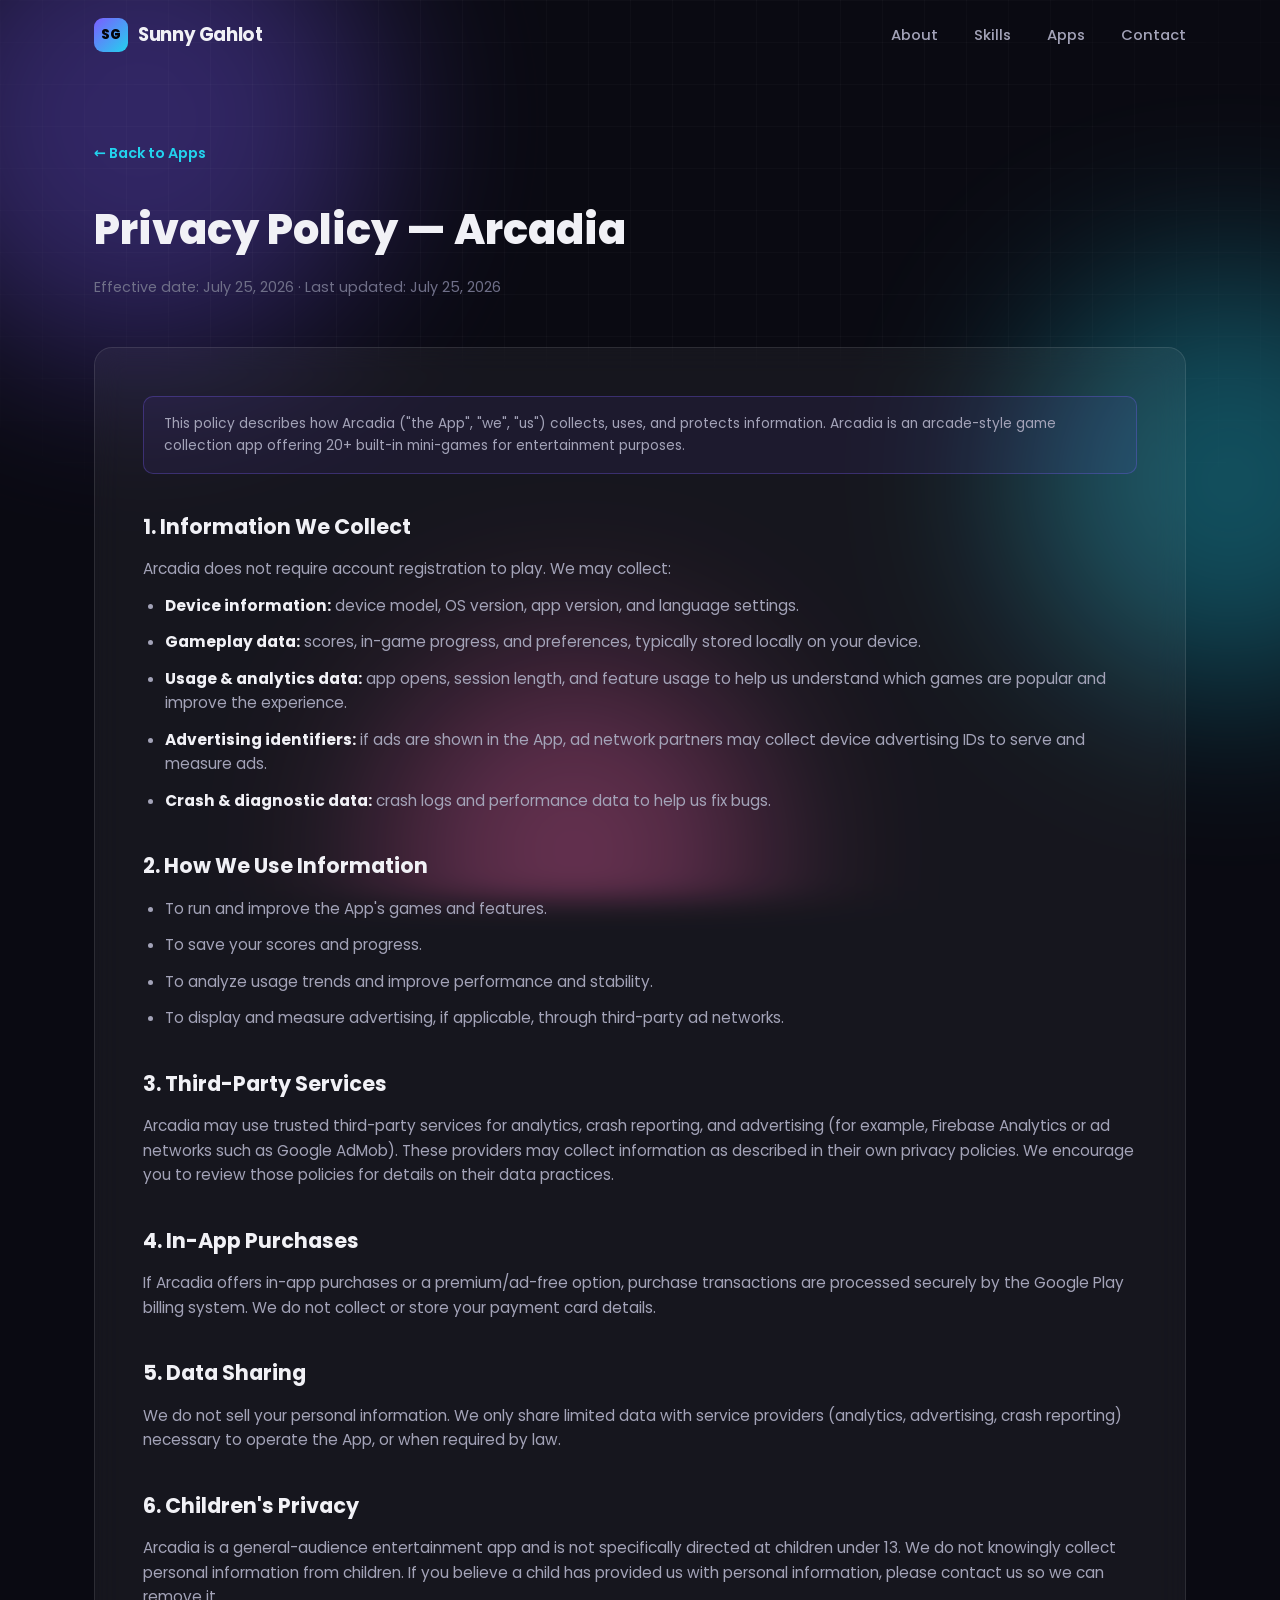
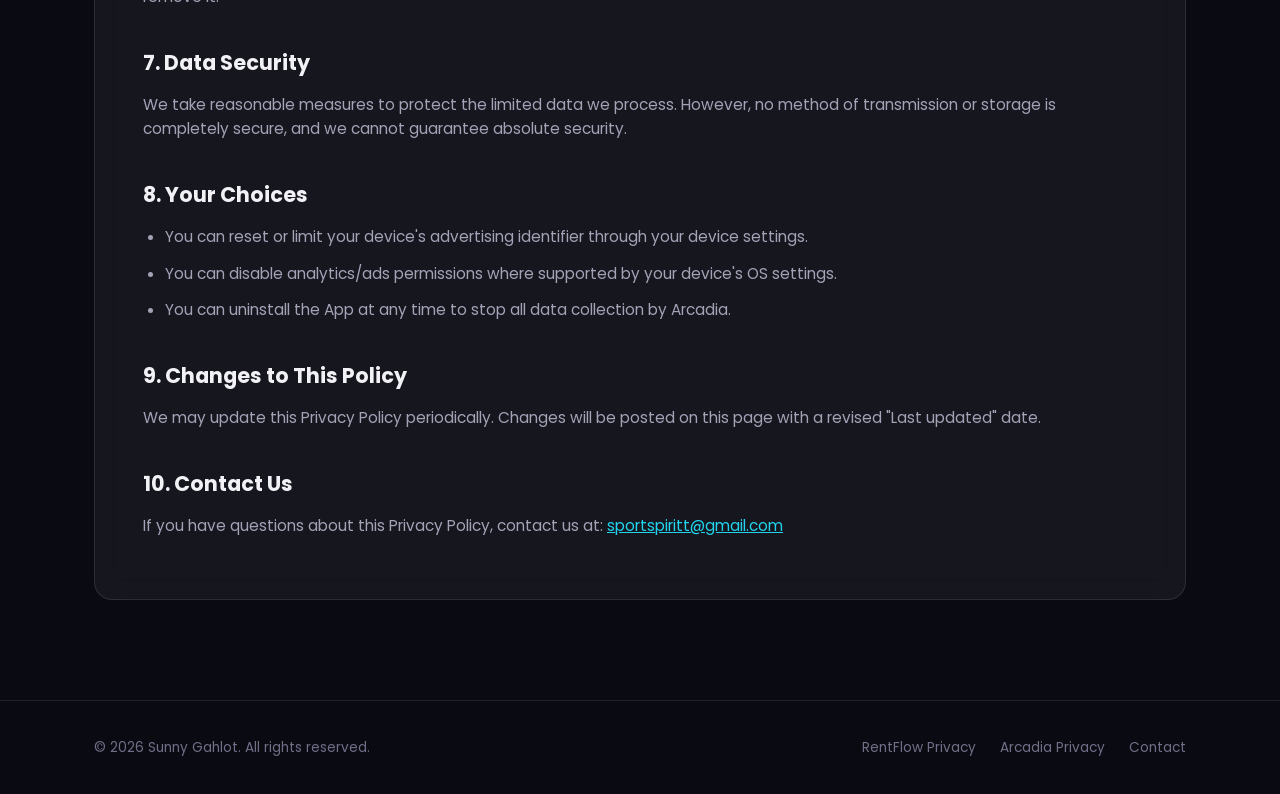
==== privacy-arcadia.html @ e6acfd1c "Initial portfolio site" ====
<!DOCTYPE html>
<html lang="en">
<head>
<meta charset="UTF-8" />
<meta name="viewport" content="width=device-width, initial-scale=1.0" />
<title>Privacy Policy — Arcadia</title>
<meta name="description" content="Privacy Policy for Arcadia, an arcade game collection app by Sunny Gahlot." />
<link rel="icon" href="data:image/svg+xml,<svg xmlns=%22http://www.w3.org/2000/svg%22 viewBox=%220 0 100 100%22><text y=%22.9em%22 font-size=%2290%22>📱</text></svg>" />
<link rel="preconnect" href="https://fonts.googleapis.com" />
<link rel="preconnect" href="https://fonts.gstatic.com" crossorigin />
<link href="https://fonts.googleapis.com/css2?family=Poppins:wght@400;500;600;700;800&display=swap" rel="stylesheet" />
<link rel="stylesheet" href="css/style.css" />
</head>
<body>

<div class="bg-fx">
  <div class="blob blob-1"></div>
  <div class="blob blob-2"></div>
  <div class="blob blob-3"></div>
  <div class="grid-overlay"></div>
</div>

<nav class="navbar scrolled">
  <div class="container">
    <a href="index.html" class="logo">
      <span class="logo-mark">SG</span>
      Sunny Gahlot
    </a>
    <ul class="nav-links">
      <li><a href="index.html#about">About</a></li>
      <li><a href="index.html#skills">Skills</a></li>
      <li><a href="index.html#apps">Apps</a></li>
      <li><a href="index.html#contact">Contact</a></li>
    </ul>
  </div>
</nav>

<main class="policy-page">
  <div class="container">
    <a href="index.html#apps" class="back-link">&larr; Back to Apps</a>

    <div class="policy-header">
      <h1>Privacy Policy — Arcadia</h1>
      <p>Effective date: July 25, 2026 &middot; Last updated: July 25, 2026</p>
    </div>

    <div class="policy-body">
      <div class="notice-box">
        This policy describes how Arcadia ("the App", "we", "us") collects, uses, and protects
        information. Arcadia is an arcade-style game collection app offering 20+ built-in mini-games
        for entertainment purposes.
      </div>

      <h2>1. Information We Collect</h2>
      <p>Arcadia does not require account registration to play. We may collect:</p>
      <ul>
        <li><strong>Device information:</strong> device model, OS version, app version, and language settings.</li>
        <li><strong>Gameplay data:</strong> scores, in-game progress, and preferences, typically stored locally on your device.</li>
        <li><strong>Usage &amp; analytics data:</strong> app opens, session length, and feature usage to help us understand which games are popular and improve the experience.</li>
        <li><strong>Advertising identifiers:</strong> if ads are shown in the App, ad network partners may collect device advertising IDs to serve and measure ads.</li>
        <li><strong>Crash &amp; diagnostic data:</strong> crash logs and performance data to help us fix bugs.</li>
      </ul>

      <h2>2. How We Use Information</h2>
      <ul>
        <li>To run and improve the App's games and features.</li>
        <li>To save your scores and progress.</li>
        <li>To analyze usage trends and improve performance and stability.</li>
        <li>To display and measure advertising, if applicable, through third-party ad networks.</li>
      </ul>

      <h2>3. Third-Party Services</h2>
      <p>
        Arcadia may use trusted third-party services for analytics, crash reporting, and advertising
        (for example, Firebase Analytics or ad networks such as Google AdMob). These providers may
        collect information as described in their own privacy policies. We encourage you to review
        those policies for details on their data practices.
      </p>

      <h2>4. In-App Purchases</h2>
      <p>
        If Arcadia offers in-app purchases or a premium/ad-free option, purchase transactions are
        processed securely by the Google Play billing system. We do not collect or store your payment
        card details.
      </p>

      <h2>5. Data Sharing</h2>
      <p>
        We do not sell your personal information. We only share limited data with service providers
        (analytics, advertising, crash reporting) necessary to operate the App, or when required by
        law.
      </p>

      <h2>6. Children's Privacy</h2>
      <p>
        Arcadia is a general-audience entertainment app and is not specifically directed at children
        under 13. We do not knowingly collect personal information from children. If you believe a
        child has provided us with personal information, please contact us so we can remove it.
      </p>

      <h2>7. Data Security</h2>
      <p>
        We take reasonable measures to protect the limited data we process. However, no method of
        transmission or storage is completely secure, and we cannot guarantee absolute security.
      </p>

      <h2>8. Your Choices</h2>
      <ul>
        <li>You can reset or limit your device's advertising identifier through your device settings.</li>
        <li>You can disable analytics/ads permissions where supported by your device's OS settings.</li>
        <li>You can uninstall the App at any time to stop all data collection by Arcadia.</li>
      </ul>

      <h2>9. Changes to This Policy</h2>
      <p>
        We may update this Privacy Policy periodically. Changes will be posted on this page with a
        revised "Last updated" date.
      </p>

      <h2>10. Contact Us</h2>
      <p>
        If you have questions about this Privacy Policy, contact us at:
        <a href="mailto:sportspiritt@gmail.com">sportspiritt@gmail.com</a>
      </p>
    </div>
  </div>
</main>

<footer>
  <div class="container">
    <p>&copy; <span id="year"></span> Sunny Gahlot. All rights reserved.</p>
    <div class="footer-links">
      <a href="privacy-rentflow.html">RentFlow Privacy</a>
      <a href="privacy-arcadia.html">Arcadia Privacy</a>
      <a href="mailto:sportspiritt@gmail.com">Contact</a>
    </div>
  </div>
</footer>

<script src="js/script.js"></script>
</body>
</html>
---- css/style.css ----
/* ---------- Reset & base ---------- */
* {
  margin: 0;
  padding: 0;
  box-sizing: border-box;
}

:root {
  --bg: #0a0a12;
  --bg-alt: #0f0f1a;
  --surface: rgba(255, 255, 255, 0.05);
  --surface-strong: rgba(255, 255, 255, 0.08);
  --border: rgba(255, 255, 255, 0.1);
  --text: #f1f1f6;
  --text-dim: #a3a3b8;
  --text-faint: #6f6f88;
  --accent: #7c5cff;
  --accent-2: #22d3ee;
  --accent-3: #ff5cad;
  --gradient: linear-gradient(135deg, var(--accent), var(--accent-2));
  --gradient-2: linear-gradient(135deg, var(--accent-3), var(--accent));
  --radius: 18px;
  --radius-sm: 10px;
  --max-width: 1140px;
  --shadow-glow: 0 0 60px rgba(124, 92, 255, 0.15);
}

html {
  scroll-behavior: smooth;
}

body {
  background: var(--bg);
  color: var(--text);
  font-family: "Poppins", "Segoe UI", system-ui, -apple-system, sans-serif;
  line-height: 1.6;
  overflow-x: hidden;
  position: relative;
}

a {
  color: inherit;
  text-decoration: none;
}

img {
  max-width: 100%;
  display: block;
}

ul {
  list-style: none;
}

.container {
  max-width: var(--max-width);
  margin: 0 auto;
  padding: 0 24px;
}

section {
  position: relative;
  padding: 120px 0;
}

.eyebrow {
  display: inline-flex;
  align-items: center;
  gap: 8px;
  font-size: 0.8rem;
  letter-spacing: 0.14em;
  text-transform: uppercase;
  color: var(--accent-2);
  font-weight: 600;
  margin-bottom: 14px;
}

.eyebrow::before {
  content: "";
  width: 24px;
  height: 2px;
  background: var(--gradient);
  border-radius: 2px;
}

.section-title {
  font-size: clamp(1.8rem, 4vw, 2.6rem);
  font-weight: 700;
  margin-bottom: 16px;
  letter-spacing: -0.02em;
}

.section-sub {
  color: var(--text-dim);
  max-width: 560px;
  margin-bottom: 56px;
  font-size: 1.02rem;
}

/* ---------- Background FX ---------- */
.bg-fx {
  position: fixed;
  inset: 0;
  z-index: -2;
  overflow: hidden;
  background: var(--bg);
}

.blob {
  position: absolute;
  border-radius: 50%;
  filter: blur(90px);
  opacity: 0.35;
  animation: float 18s ease-in-out infinite;
}

.blob-1 {
  width: 480px;
  height: 480px;
  background: var(--accent);
  top: -120px;
  left: -100px;
  animation-delay: 0s;
}

.blob-2 {
  width: 420px;
  height: 420px;
  background: var(--accent-2);
  top: 30%;
  right: -160px;
  animation-delay: -6s;
}

.blob-3 {
  width: 380px;
  height: 380px;
  background: var(--accent-3);
  bottom: -140px;
  left: 30%;
  animation-delay: -12s;
}

.grid-overlay {
  position: absolute;
  inset: 0;
  background-image:
    linear-gradient(rgba(255, 255, 255, 0.025) 1px, transparent 1px),
    linear-gradient(90deg, rgba(255, 255, 255, 0.025) 1px, transparent 1px);
  background-size: 42px 42px;
  mask-image: radial-gradient(ellipse 80% 60% at 50% 20%, #000 40%, transparent 90%);
}

@keyframes float {
  0%, 100% { transform: translate(0, 0) scale(1); }
  33% { transform: translate(40px, 60px) scale(1.08); }
  66% { transform: translate(-30px, -20px) scale(0.94); }
}

/* ---------- Navbar ---------- */
.navbar {
  position: fixed;
  top: 0;
  left: 0;
  right: 0;
  z-index: 100;
  padding: 18px 0;
  transition: background 0.3s ease, border-color 0.3s ease, padding 0.3s ease;
  border-bottom: 1px solid transparent;
}

.navbar.scrolled {
  background: rgba(10, 10, 18, 0.75);
  backdrop-filter: blur(16px) saturate(140%);
  -webkit-backdrop-filter: blur(16px) saturate(140%);
  border-bottom: 1px solid var(--border);
  padding: 12px 0;
}

.navbar .container {
  display: flex;
  align-items: center;
  justify-content: space-between;
}

.logo {
  font-weight: 700;
  font-size: 1.15rem;
  letter-spacing: -0.02em;
  display: flex;
  align-items: center;
  gap: 10px;
}

.logo-mark {
  width: 34px;
  height: 34px;
  border-radius: 9px;
  background: var(--gradient);
  display: flex;
  align-items: center;
  justify-content: center;
  font-size: 0.85rem;
  font-weight: 800;
  color: #05050a;
}

.nav-links {
  display: flex;
  gap: 36px;
  align-items: center;
}

.nav-links a {
  font-size: 0.92rem;
  color: var(--text-dim);
  font-weight: 500;
  transition: color 0.2s ease;
  position: relative;
}

.nav-links a:hover {
  color: var(--text);
}

.nav-cta {
  background: var(--gradient);
  color: #05050a !important;
  padding: 10px 20px;
  border-radius: 999px;
  font-weight: 600;
  font-size: 0.88rem !important;
}

.nav-toggle {
  display: none;
  flex-direction: column;
  gap: 5px;
  cursor: pointer;
  background: none;
  border: none;
  z-index: 101;
}

.nav-toggle span {
  width: 24px;
  height: 2px;
  background: var(--text);
  border-radius: 2px;
  transition: all 0.25s ease;
}

/* ---------- Hero ---------- */
.hero {
  min-height: 100vh;
  display: flex;
  align-items: center;
  padding-top: 100px;
}

.hero-grid {
  display: grid;
  grid-template-columns: 1.1fr 0.9fr;
  gap: 60px;
  align-items: center;
}

.badge {
  display: inline-flex;
  align-items: center;
  gap: 8px;
  padding: 8px 16px;
  border-radius: 999px;
  background: var(--surface);
  border: 1px solid var(--border);
  font-size: 0.82rem;
  color: var(--text-dim);
  margin-bottom: 24px;
}

.badge .dot {
  width: 7px;
  height: 7px;
  border-radius: 50%;
  background: #4ade80;
  box-shadow: 0 0 8px #4ade80;
}

.hero h1 {
  font-size: clamp(2.4rem, 5.5vw, 4rem);
  font-weight: 800;
  line-height: 1.08;
  letter-spacing: -0.03em;
  margin-bottom: 20px;
}

.hero h1 .grad {
  background: var(--gradient);
  -webkit-background-clip: text;
  background-clip: text;
  color: transparent;
}

.hero p.lead {
  font-size: 1.1rem;
  color: var(--text-dim);
  max-width: 520px;
  margin-bottom: 34px;
}

.hero-cta {
  display: flex;
  gap: 16px;
  flex-wrap: wrap;
  margin-bottom: 48px;
}

.btn {
  display: inline-flex;
  align-items: center;
  gap: 10px;
  padding: 14px 26px;
  border-radius: 12px;
  font-weight: 600;
  font-size: 0.94rem;
  transition: transform 0.2s ease, box-shadow 0.2s ease, background 0.2s ease, border-color 0.2s ease;
  border: 1px solid transparent;
  cursor: pointer;
}

.btn-primary {
  background: var(--gradient);
  color: #05050a;
  box-shadow: 0 8px 30px rgba(124, 92, 255, 0.35);
}

.btn-primary:hover {
  transform: translateY(-2px);
  box-shadow: 0 12px 36px rgba(124, 92, 255, 0.5);
}

.btn-ghost {
  background: var(--surface);
  color: var(--text);
  border-color: var(--border);
}

.btn-ghost:hover {
  background: var(--surface-strong);
  border-color: rgba(255, 255, 255, 0.25);
  transform: translateY(-2px);
}

.hero-stats {
  display: flex;
  gap: 40px;
}

.stat h3 {
  font-size: 1.8rem;
  font-weight: 800;
  background: var(--gradient);
  -webkit-background-clip: text;
  background-clip: text;
  color: transparent;
}

.stat span {
  font-size: 0.82rem;
  color: var(--text-faint);
}

/* ---------- Hero visual ---------- */
.hero-visual {
  position: relative;
  display: flex;
  align-items: center;
  justify-content: center;
  height: 460px;
}

.orbit-card {
  position: absolute;
  width: 220px;
  padding: 20px;
  border-radius: var(--radius);
  background: var(--surface);
  border: 1px solid var(--border);
  backdrop-filter: blur(14px);
  -webkit-backdrop-filter: blur(14px);
  box-shadow: var(--shadow-glow);
  animation: bob 6s ease-in-out infinite;
}

.orbit-card.card-a {
  top: 0;
  left: 0;
  animation-delay: 0s;
}

.orbit-card.card-b {
  bottom: 20px;
  right: -10px;
  animation-delay: -2s;
}

.orbit-card.card-c {
  top: 45%;
  left: 45%;
  transform: translate(-50%, -50%);
  width: 200px;
  animation-delay: -4s;
  z-index: 2;
}

@keyframes bob {
  0%, 100% { transform: translateY(0); }
  50% { transform: translateY(-14px); }
}

.orbit-card.card-c { animation-name: bob-center; }
@keyframes bob-center {
  0%, 100% { transform: translate(-50%, -50%) translateY(0); }
  50% { transform: translate(-50%, -50%) translateY(-10px); }
}

.orbit-card .oc-icon {
  width: 40px;
  height: 40px;
  border-radius: 10px;
  display: flex;
  align-items: center;
  justify-content: center;
  margin-bottom: 12px;
  background: var(--gradient);
}

.orbit-card .oc-icon svg {
  width: 20px;
  height: 20px;
  stroke: #05050a;
}

.orbit-card h4 {
  font-size: 0.95rem;
  margin-bottom: 4px;
}

.orbit-card p {
  font-size: 0.78rem;
  color: var(--text-faint);
}

.orbit-ring {
  position: absolute;
  width: 320px;
  height: 320px;
  border: 1px dashed var(--border);
  border-radius: 50%;
  animation: spin 40s linear infinite;
}

@keyframes spin {
  to { transform: rotate(360deg); }
}

/* ---------- Reveal ---------- */
.reveal {
  opacity: 0;
  transform: translateY(28px);
  transition: opacity 0.7s ease, transform 0.7s ease;
}

.reveal.in {
  opacity: 1;
  transform: translateY(0);
}

/* ---------- About ---------- */
.about-grid {
  display: grid;
  grid-template-columns: 0.9fr 1.1fr;
  gap: 56px;
  align-items: start;
}

.about-card {
  background: var(--surface);
  border: 1px solid var(--border);
  border-radius: var(--radius);
  padding: 32px;
  backdrop-filter: blur(14px);
  -webkit-backdrop-filter: blur(14px);
}

.about-card p {
  color: var(--text-dim);
  margin-bottom: 16px;
}

.about-card p:last-child {
  margin-bottom: 0;
}

.platform-row {
  display: flex;
  gap: 14px;
  margin-top: 24px;
  flex-wrap: wrap;
}

.platform-pill {
  display: flex;
  align-items: center;
  gap: 8px;
  padding: 10px 16px;
  border-radius: 999px;
  background: var(--surface-strong);
  border: 1px solid var(--border);
  font-size: 0.85rem;
  font-weight: 600;
}

.platform-pill svg {
  width: 16px;
  height: 16px;
  stroke: var(--accent-2);
}

.timeline {
  display: flex;
  flex-direction: column;
  gap: 0;
}

.timeline-item {
  position: relative;
  padding-left: 34px;
  padding-bottom: 32px;
  border-left: 2px solid var(--border);
}

.timeline-item:last-child {
  border-left: 2px solid transparent;
  padding-bottom: 0;
}

.timeline-item::before {
  content: "";
  position: absolute;
  left: -7px;
  top: 2px;
  width: 12px;
  height: 12px;
  border-radius: 50%;
  background: var(--gradient);
  box-shadow: 0 0 0 4px rgba(124, 92, 255, 0.15);
}

.timeline-item h4 {
  font-size: 1.05rem;
  margin-bottom: 6px;
}

.timeline-item p {
  color: var(--text-dim);
  font-size: 0.94rem;
}

/* ---------- Skills ---------- */
.skills-grid {
  display: grid;
  grid-template-columns: repeat(auto-fill, minmax(150px, 1fr));
  gap: 18px;
}

.skill-card {
  background: var(--surface);
  border: 1px solid var(--border);
  border-radius: var(--radius-sm);
  padding: 22px 16px;
  text-align: center;
  transition: transform 0.25s ease, border-color 0.25s ease, background 0.25s ease;
}

.skill-card:hover {
  transform: translateY(-6px);
  border-color: rgba(124, 92, 255, 0.5);
  background: var(--surface-strong);
}

.skill-card .skill-icon {
  width: 46px;
  height: 46px;
  margin: 0 auto 14px;
  border-radius: 12px;
  display: flex;
  align-items: center;
  justify-content: center;
  background: rgba(124, 92, 255, 0.12);
}

.skill-card .skill-icon svg {
  width: 24px;
  height: 24px;
  stroke: var(--accent-2);
}

.skill-card span {
  font-size: 0.88rem;
  font-weight: 500;
  color: var(--text-dim);
}

/* ---------- Apps ---------- */
.apps-grid {
  display: grid;
  grid-template-columns: repeat(2, 1fr);
  gap: 28px;
}

.app-card {
  background: var(--surface);
  border: 1px solid var(--border);
  border-radius: var(--radius);
  padding: 32px;
  backdrop-filter: blur(14px);
  -webkit-backdrop-filter: blur(14px);
  transition: transform 0.3s ease, box-shadow 0.3s ease;
  display: flex;
  flex-direction: column;
}

.app-card:hover {
  transform: translateY(-8px);
  box-shadow: 0 20px 50px rgba(0, 0, 0, 0.35);
}

.app-top {
  display: flex;
  align-items: center;
  gap: 16px;
  margin-bottom: 20px;
}

.app-icon {
  width: 64px;
  height: 64px;
  border-radius: 16px;
  display: flex;
  align-items: center;
  justify-content: center;
  flex-shrink: 0;
}

.app-icon.rentflow {
  background: linear-gradient(135deg, #22d3ee, #7c5cff);
}

.app-icon.arcadia {
  background: linear-gradient(135deg, #ff5cad, #7c5cff);
}

.app-icon svg {
  width: 32px;
  height: 32px;
  stroke: #05050a;
}

.app-top h3 {
  font-size: 1.3rem;
  margin-bottom: 4px;
}

.app-tag {
  font-size: 0.78rem;
  color: var(--accent-2);
  font-weight: 600;
  text-transform: uppercase;
  letter-spacing: 0.06em;
}

.app-card p.desc {
  color: var(--text-dim);
  margin-bottom: 20px;
  font-size: 0.95rem;
  flex-grow: 1;
}

.app-features {
  display: flex;
  flex-wrap: wrap;
  gap: 8px;
  margin-bottom: 24px;
}

.app-features span {
  font-size: 0.76rem;
  padding: 5px 12px;
  border-radius: 999px;
  background: var(--surface-strong);
  border: 1px solid var(--border);
  color: var(--text-dim);
}

.app-actions {
  display: flex;
  gap: 12px;
  flex-wrap: wrap;
}

.app-actions .btn {
  padding: 11px 18px;
  font-size: 0.86rem;
}

/* ---------- Contact ---------- */
.contact-card {
  background: var(--surface);
  border: 1px solid var(--border);
  border-radius: var(--radius);
  padding: 56px;
  text-align: center;
  backdrop-filter: blur(14px);
  -webkit-backdrop-filter: blur(14px);
  position: relative;
  overflow: hidden;
}

.contact-card::before {
  content: "";
  position: absolute;
  inset: 0;
  background: radial-gradient(circle at 50% 0%, rgba(124, 92, 255, 0.15), transparent 60%);
  pointer-events: none;
}

.contact-card h2 {
  font-size: clamp(1.6rem, 3.5vw, 2.2rem);
  margin-bottom: 14px;
  font-weight: 700;
}

.contact-card p {
  color: var(--text-dim);
  max-width: 480px;
  margin: 0 auto 32px;
}

.contact-links {
  display: flex;
  gap: 16px;
  justify-content: center;
  flex-wrap: wrap;
}

/* ---------- Footer ---------- */
footer {
  padding: 36px 0;
  border-top: 1px solid var(--border);
}

footer .container {
  display: flex;
  align-items: center;
  justify-content: space-between;
  flex-wrap: wrap;
  gap: 16px;
}

footer p {
  color: var(--text-faint);
  font-size: 0.85rem;
}

.footer-links {
  display: flex;
  gap: 24px;
}

.footer-links a {
  color: var(--text-faint);
  font-size: 0.85rem;
  transition: color 0.2s ease;
}

.footer-links a:hover {
  color: var(--text);
}

/* ---------- Policy pages ---------- */
.policy-page {
  padding-top: 140px;
  padding-bottom: 100px;
}

.policy-header {
  margin-bottom: 48px;
}

.policy-header h1 {
  font-size: clamp(1.8rem, 4vw, 2.6rem);
  font-weight: 800;
  margin-bottom: 12px;
}

.policy-header p {
  color: var(--text-faint);
  font-size: 0.9rem;
}

.policy-body {
  background: var(--surface);
  border: 1px solid var(--border);
  border-radius: var(--radius);
  padding: 48px;
  backdrop-filter: blur(14px);
  -webkit-backdrop-filter: blur(14px);
}

.policy-body h2 {
  font-size: 1.3rem;
  margin-top: 36px;
  margin-bottom: 14px;
  color: var(--text);
}

.policy-body h2:first-child {
  margin-top: 0;
}

.policy-body p,
.policy-body li {
  color: var(--text-dim);
  margin-bottom: 12px;
  font-size: 0.96rem;
}

.policy-body ul {
  list-style: disc;
  padding-left: 22px;
  margin-bottom: 16px;
}

.policy-body a {
  color: var(--accent-2);
  text-decoration: underline;
}

.policy-body strong {
  color: var(--text);
}

.back-link {
  display: inline-flex;
  align-items: center;
  gap: 8px;
  color: var(--accent-2);
  font-weight: 600;
  font-size: 0.9rem;
  margin-bottom: 32px;
}

.notice-box {
  background: rgba(124, 92, 255, 0.08);
  border: 1px solid rgba(124, 92, 255, 0.3);
  border-radius: var(--radius-sm);
  padding: 16px 20px;
  margin-bottom: 32px;
  font-size: 0.86rem;
  color: var(--text-dim);
}

/* ---------- Responsive ---------- */
@media (max-width: 900px) {
  .hero-grid {
    grid-template-columns: 1fr;
  }

  .hero-visual {
    height: 340px;
    order: -1;
  }

  .about-grid {
    grid-template-columns: 1fr;
  }

  .apps-grid {
    grid-template-columns: 1fr;
  }
}

@media (max-width: 720px) {
  section {
    padding: 80px 0;
  }

  .nav-links {
    position: fixed;
    top: 0;
    right: 0;
    height: 100vh;
    width: min(300px, 80vw);
    background: rgba(10, 10, 18, 0.97);
    backdrop-filter: blur(20px);
    flex-direction: column;
    justify-content: center;
    align-items: flex-start;
    padding: 40px;
    gap: 28px;
    transform: translateX(100%);
    transition: transform 0.3s ease;
    border-left: 1px solid var(--border);
  }

  .nav-links.open {
    transform: translateX(0);
  }

  .nav-toggle {
    display: flex;
  }

  .hero-stats {
    gap: 24px;
    flex-wrap: wrap;
  }

  .contact-card {
    padding: 36px 24px;
  }

  .policy-body {
    padding: 28px 22px;
  }
}
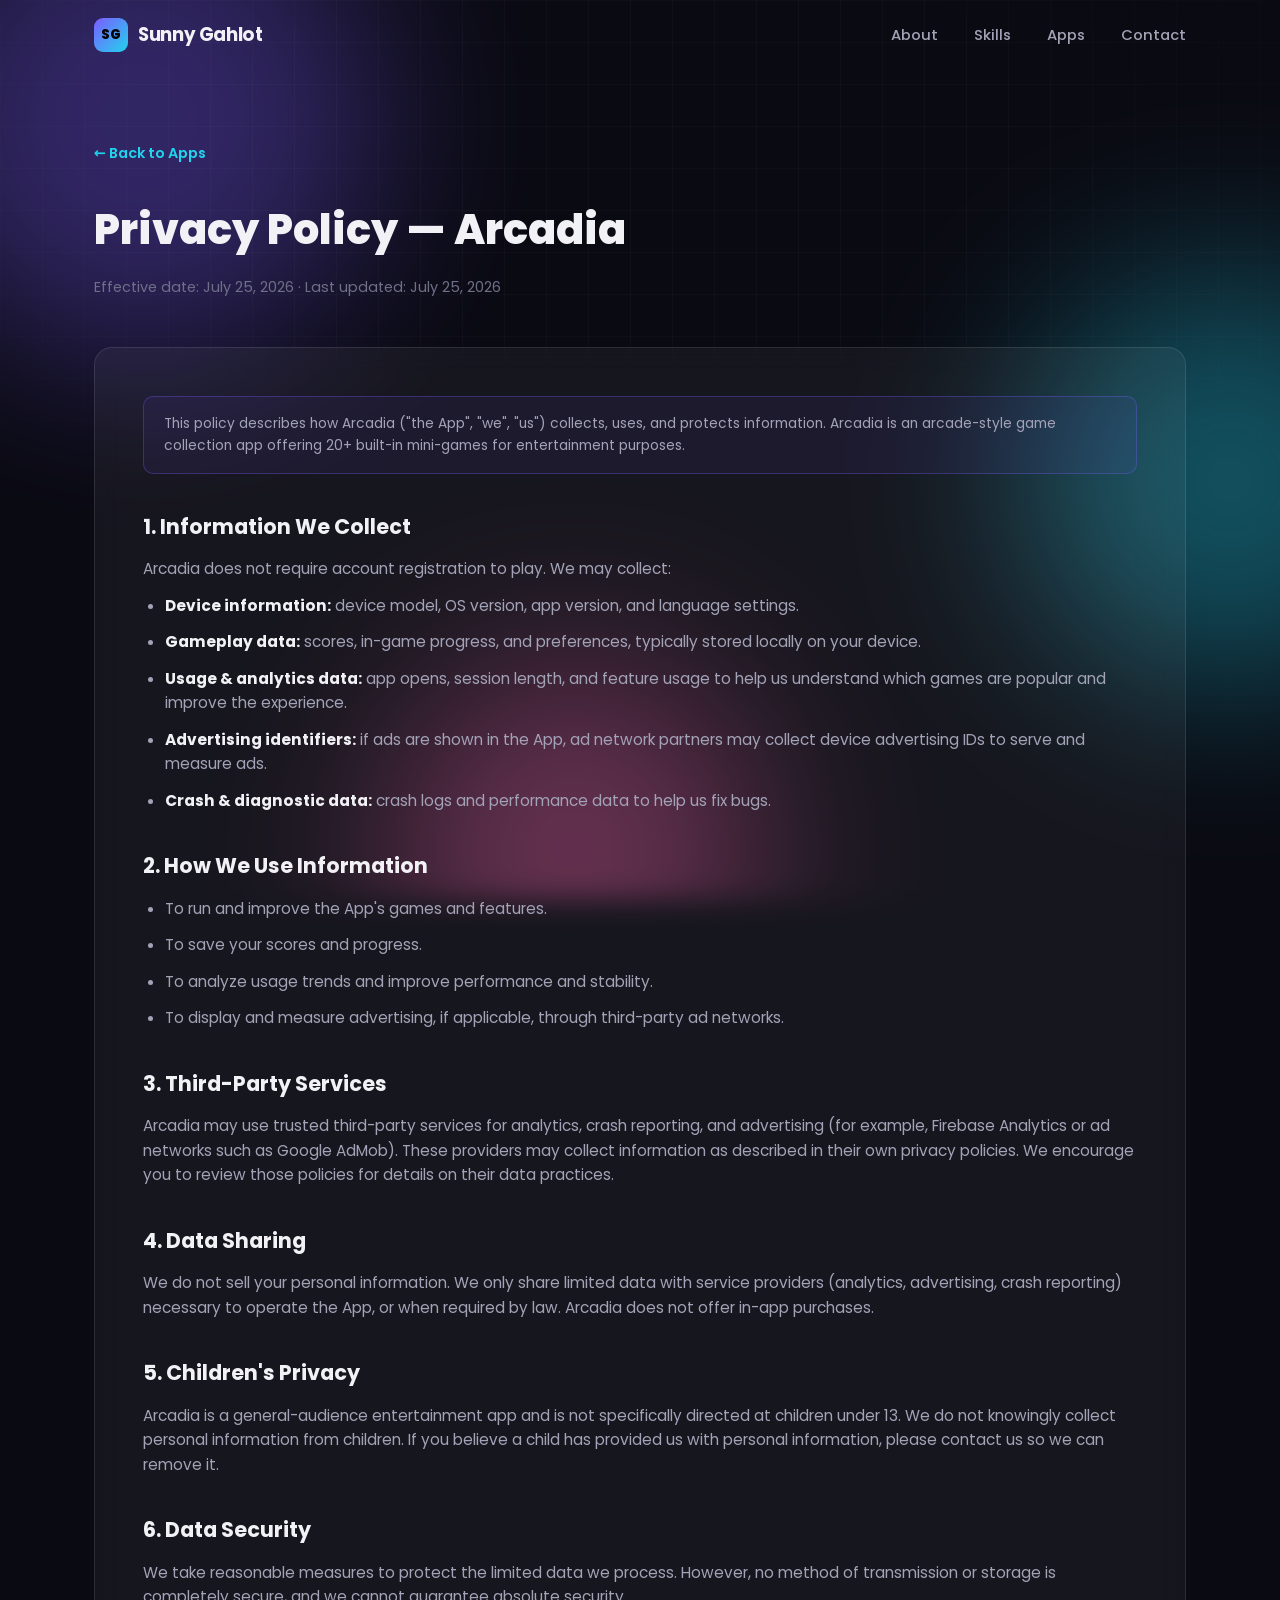
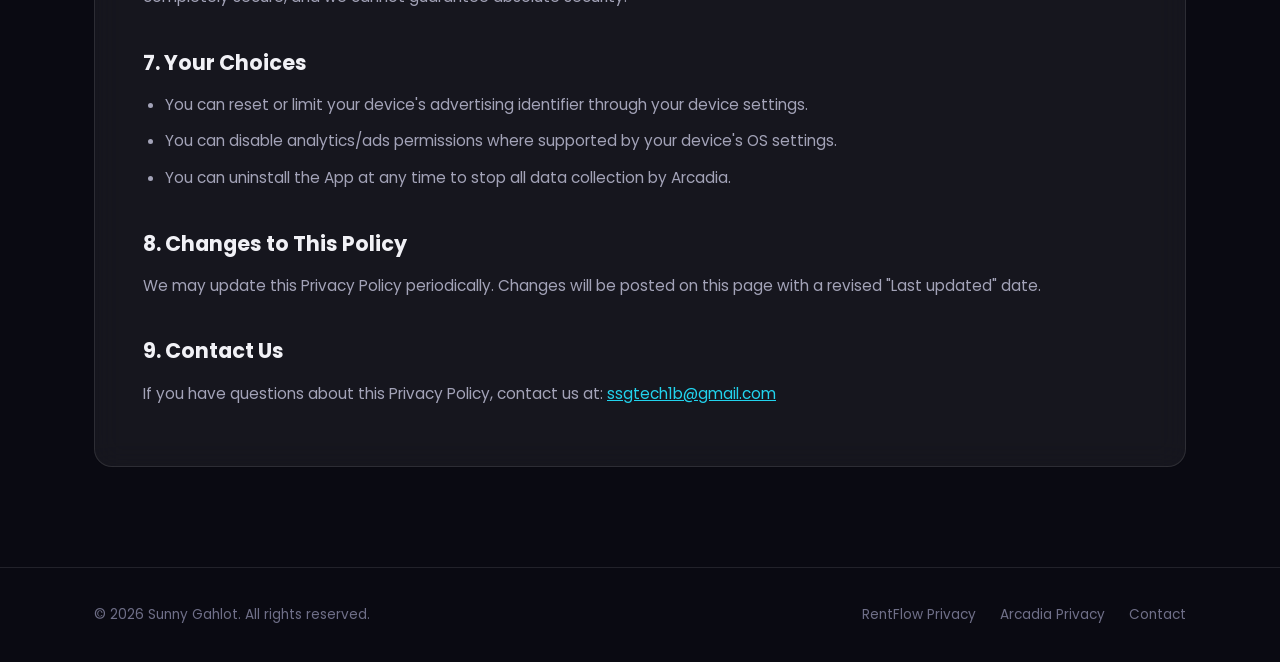
==== commit 6be74527: "change in mail" ====
--- a/privacy-arcadia.html
+++ b/privacy-arcadia.html
@@ -77,50 +77,43 @@
         those policies for details on their data practices.
       </p>
 
-      <h2>4. In-App Purchases</h2>
-      <p>
-        If Arcadia offers in-app purchases or a premium/ad-free option, purchase transactions are
-        processed securely by the Google Play billing system. We do not collect or store your payment
-        card details.
-      </p>
-
-      <h2>5. Data Sharing</h2>
+      <h2>4. Data Sharing</h2>
       <p>
         We do not sell your personal information. We only share limited data with service providers
         (analytics, advertising, crash reporting) necessary to operate the App, or when required by
-        law.
+        law. Arcadia does not offer in-app purchases.
       </p>
 
-      <h2>6. Children's Privacy</h2>
+      <h2>5. Children's Privacy</h2>
       <p>
         Arcadia is a general-audience entertainment app and is not specifically directed at children
         under 13. We do not knowingly collect personal information from children. If you believe a
         child has provided us with personal information, please contact us so we can remove it.
       </p>
 
-      <h2>7. Data Security</h2>
+      <h2>6. Data Security</h2>
       <p>
         We take reasonable measures to protect the limited data we process. However, no method of
         transmission or storage is completely secure, and we cannot guarantee absolute security.
       </p>
 
-      <h2>8. Your Choices</h2>
+      <h2>7. Your Choices</h2>
       <ul>
         <li>You can reset or limit your device's advertising identifier through your device settings.</li>
         <li>You can disable analytics/ads permissions where supported by your device's OS settings.</li>
         <li>You can uninstall the App at any time to stop all data collection by Arcadia.</li>
       </ul>
 
-      <h2>9. Changes to This Policy</h2>
+      <h2>8. Changes to This Policy</h2>
       <p>
         We may update this Privacy Policy periodically. Changes will be posted on this page with a
         revised "Last updated" date.
       </p>
 
-      <h2>10. Contact Us</h2>
+      <h2>9. Contact Us</h2>
       <p>
         If you have questions about this Privacy Policy, contact us at:
-        <a href="mailto:sportspiritt@gmail.com">sportspiritt@gmail.com</a>
+        <a href="mailto:ssgtech1b@gmail.com">ssgtech1b@gmail.com</a>
       </p>
     </div>
   </div>
@@ -132,7 +125,7 @@
     <div class="footer-links">
       <a href="privacy-rentflow.html">RentFlow Privacy</a>
       <a href="privacy-arcadia.html">Arcadia Privacy</a>
-      <a href="mailto:sportspiritt@gmail.com">Contact</a>
+      <a href="mailto:ssgtech1b@gmail.com">Contact</a>
     </div>
   </div>
 </footer>
